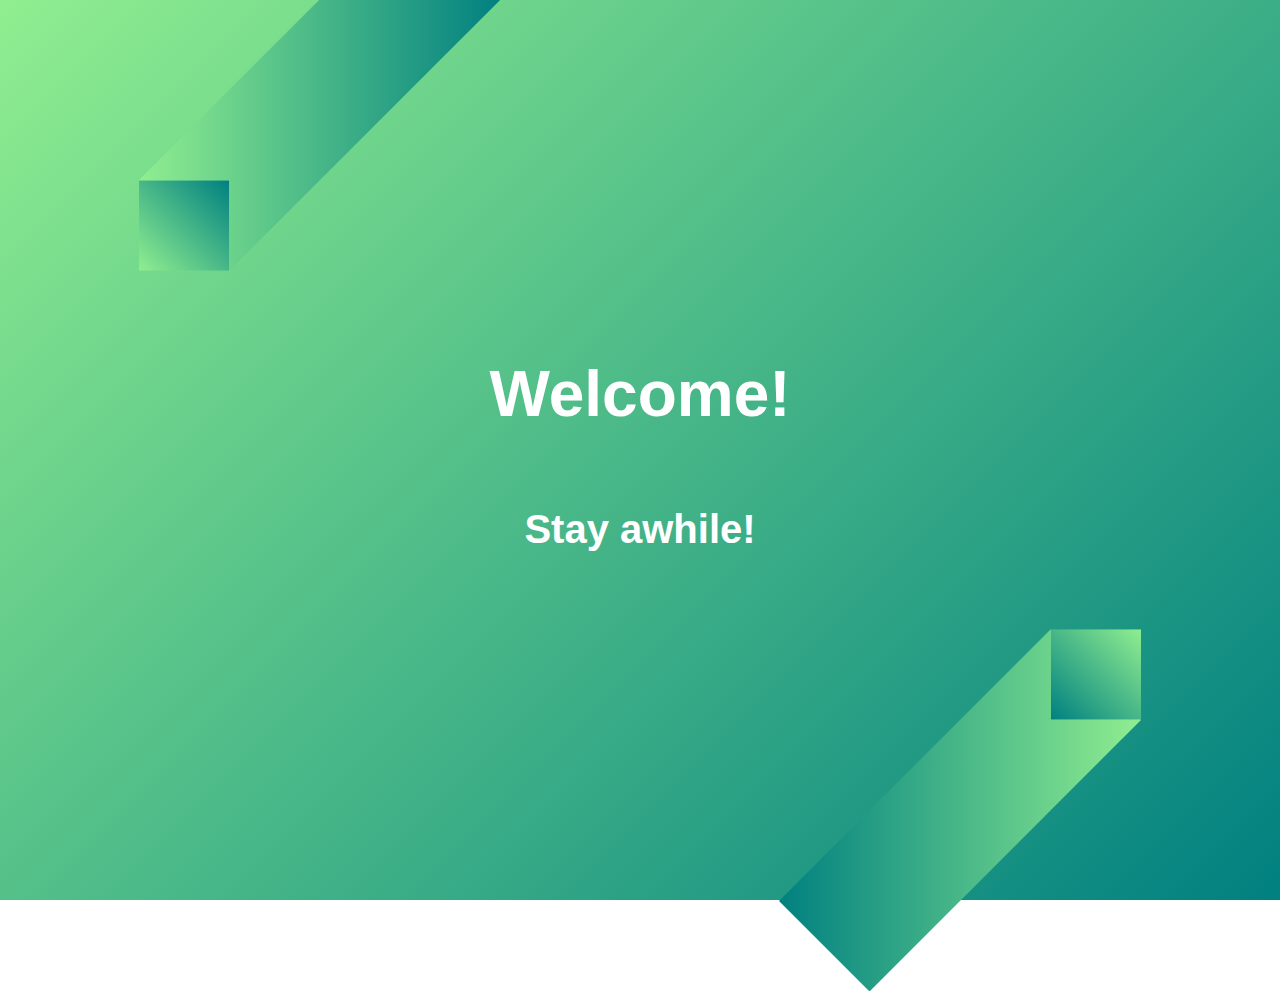
==== art.html @ 392b1d93 "up" ====
<!DOCTYPE html>
<html lang="en">
<head>
    <meta charset="UTF-8">
    <meta http-equiv="X-UA-Compatible" content="IE=edge">
    <meta name="viewport" content="width=device-width, initial-scale=1.0">
    <title>Art</title>
</head>
<style>
    body, html {
        margin: 0;
        overflow: hidden;
    }
    .background {
        background: linear-gradient(135deg, lightgreen, teal);
        width: 100vw;
        height: 100vh;
    }
    .arrow {
        position: absolute;
        margin: auto;
        background: linear-gradient(45deg, lightgreen, teal);
        height: 30vw;
        width: 10vw;
        transform: translate(20vw, -8vw) rotate(45deg);
        transform-origin:center;
    }
    .arrow::after {
        background: linear-gradient(-45deg, lightgreen, teal);
        content: "";
        position:absolute;
        left: 0;
        top: 0;
        transform-origin: center;
        transform: translate(1.5vw, 26.5vw) rotate(45deg);
        width: 7vw;
        height: 7vw;
    }
    .MainTitle {
        display: flex;
        justify-content: center;
        align-items: center;
        flex-direction: column;
        width: 100%;
        height: 100%;
        color: white;
        font-family: sans-serif;
    }
    h1 {
        font-size: 4em;
    }
    h2 {
        font-size: 2.5em;
    }
</style>
<body>
    <header class="background">
        <div class="arrow" alt=""></div>
        <div class="arrow" style="transform: translate(-20vw, 8vw) rotate(225deg); bottom: 0; right: 0;" alt=""></div>
        <div class="MainTitle">
            <h1>Welcome!</h1>
            <h2>Stay awhile!</h2>
        </div>
    </header>
</body>
</html>
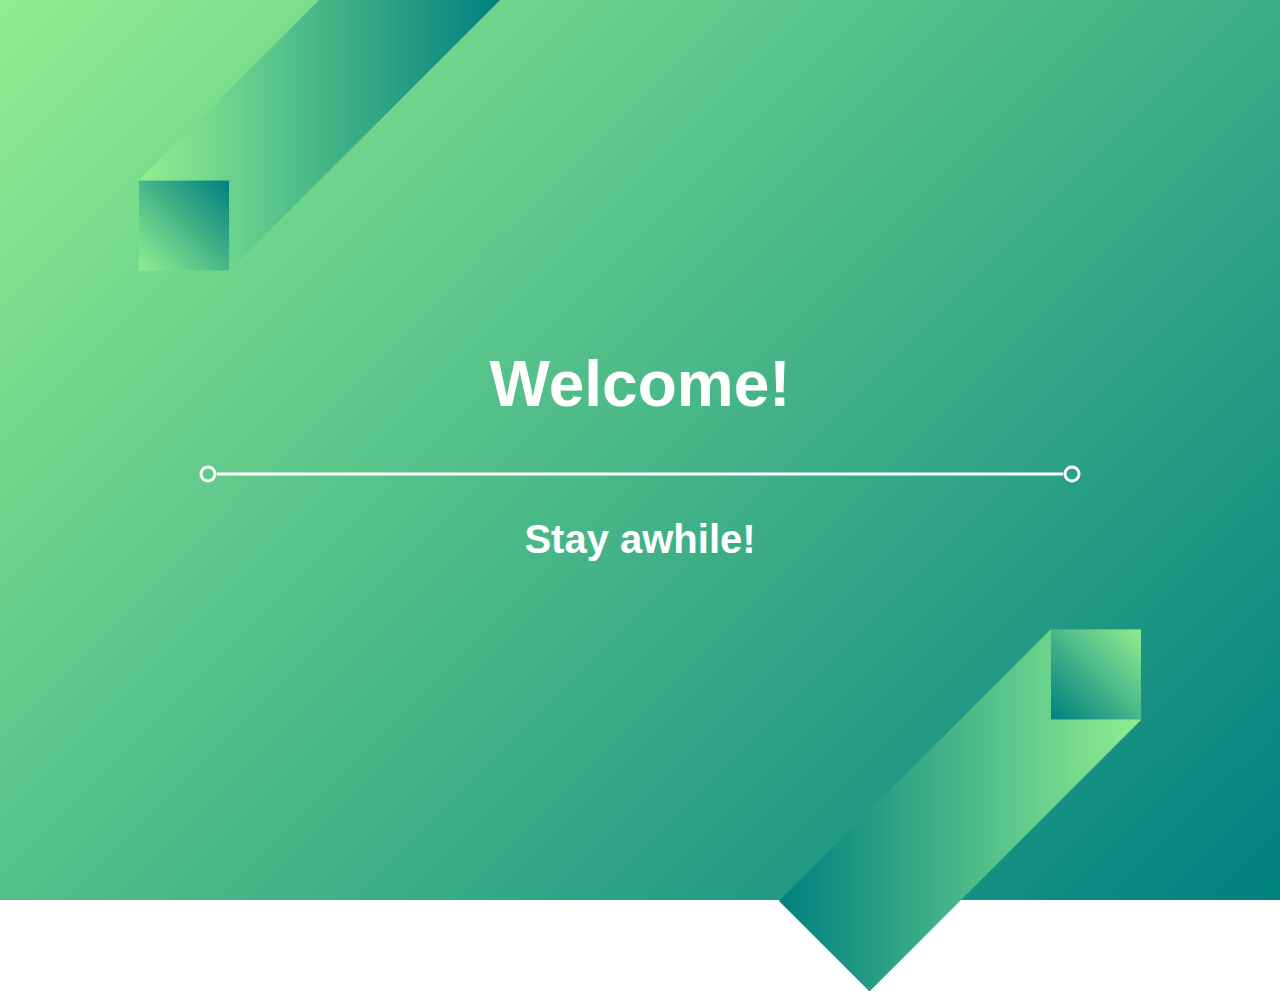
==== commit 3d47fd0b: "svg" ====
--- a/art.html
+++ b/art.html
@@ -59,6 +59,11 @@
         <div class="arrow" style="transform: translate(-20vw, 8vw) rotate(225deg); bottom: 0; right: 0;" alt=""></div>
         <div class="MainTitle">
             <h1>Welcome!</h1>
+            <svg xmlns="http://www.w3.org/2000/svg" version="1.1" width="100vh" height="20">
+                <line x1="3%" x2="97%" y1="50%" y2="50%" stroke="white" stroke-width="3" />
+                <circle cx="2%" cy="50%" r="7" fill="none" stroke="white" stroke-width="3"/>
+                <circle cx="98%" cy="50%" r="7" fill="none" stroke="white" stroke-width="3"/>
+            </svg>
             <h2>Stay awhile!</h2>
         </div>
     </header>
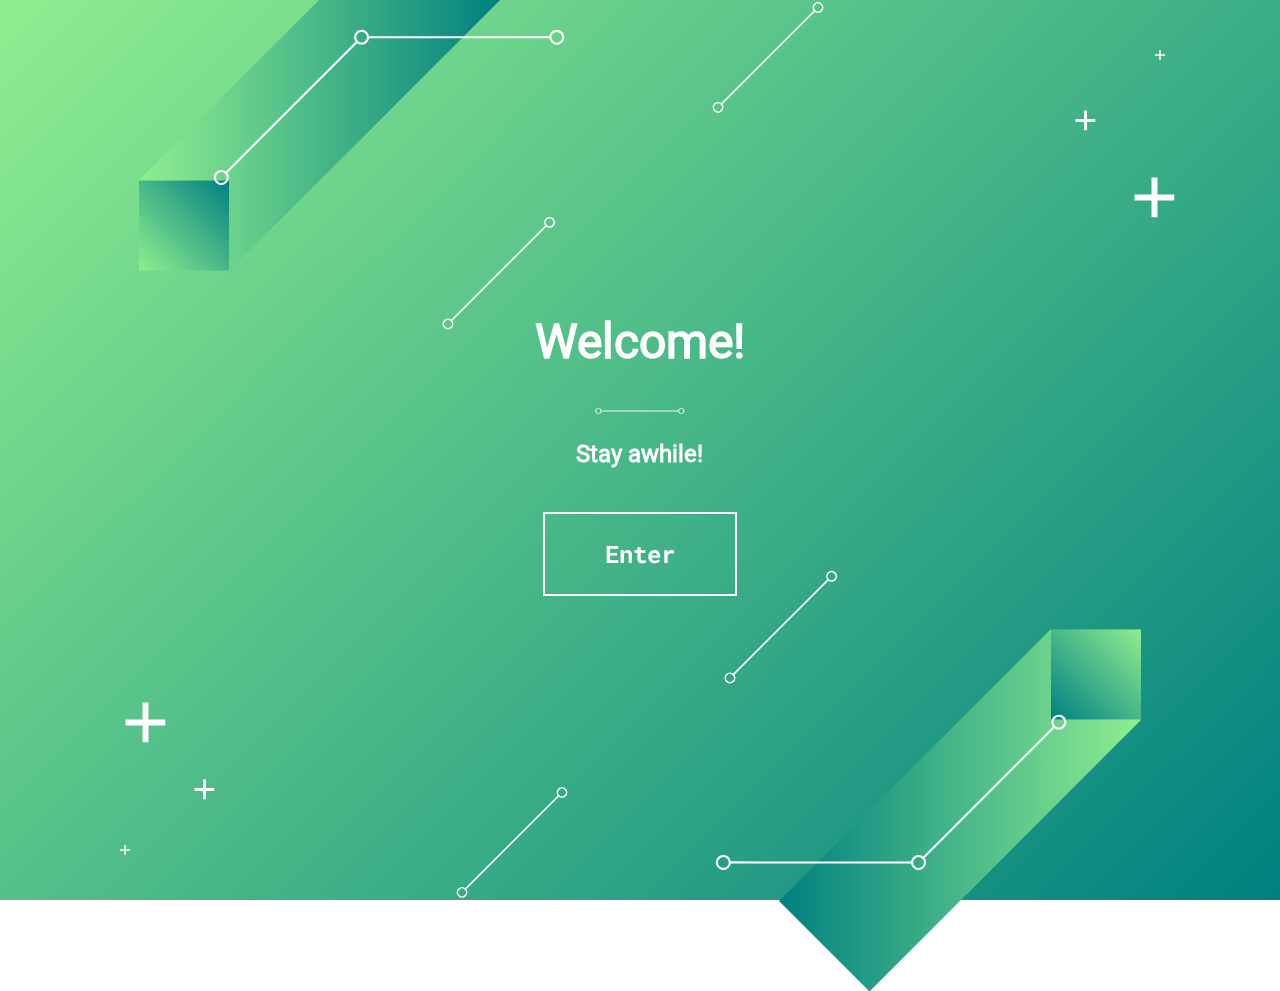
==== commit abdae8a1: "up" ====
--- a/art.html
+++ b/art.html
@@ -10,6 +10,7 @@
     body, html {
         margin: 0;
         overflow: hidden;
+        font-size: 16px;
     }
     .background {
         background: linear-gradient(135deg, lightgreen, teal);
@@ -37,35 +38,239 @@
         height: 7vw;
     }
     .MainTitle {
-        display: flex;
-        justify-content: center;
-        align-items: center;
-        flex-direction: column;
+        position: absolute;
+        top: 0;
+        left: 0;
+        margin: auto;
         width: 100%;
         height: 100%;
         color: white;
-        font-family: sans-serif;
+        font-family: "Roboto";
+        text-align: center;
+        display: flex;
+        flex-direction: column;
+        justify-content: center;
+        align-items: center;
+    }
+    .welcome {
+        display: flex;
+        flex-direction: column;
+    }
+    @font-face {
+        font-family: "Roboto";
+        src: url(fonts/Roboto/Roboto-Regular.ttf);
+    }
+    @font-face {
+        font-family: "Roboto Mono";
+        src: url(fonts/Roboto_Mono/RobotoMono-VariableFont_wght.ttf);
     }
     h1 {
-        font-size: 4em;
+        font-size: 3em;
     }
     h2 {
-        font-size: 2.5em;
+        font-size: 1.5em;
+    }
+    #crossA1 {
+        stroke: white;
+        stroke-width: 3;
+        fill: transparent;
+        position: absolute;
+        top: 5vh;
+        right: 9vw;
+    }
+    #crossA2 {
+        stroke: white;
+        stroke-width: 3;
+        fill: transparent;
+        position: absolute;
+        bottom: 5vh;
+        left: 9vw;
+    }
+    #crossB1 {
+        stroke: white;
+        stroke-width: 3;
+        fill: transparent;
+        position: absolute;
+        top: 12vh;
+        right: 15vw;
+        transform-origin: center;
+        transform: scale(2);
+    }
+    #crossB2 {
+        stroke: white;
+        stroke-width: 3;
+        fill: transparent;
+        position: absolute;
+        bottom: 12vh;
+        left: 15vw;
+        transform-origin: center;
+        transform: scale(2);
+    }
+    #crossC1 {
+        position: absolute;
+        stroke: white;
+        stroke-width: 3;
+        fill: transparent;
+        position: absolute;
+        top: 20vh;
+        right: 10vw;
+        transform-origin: center;
+        transform: scale(4);
+    }
+    #crossC2 {
+        position: absolute;
+        stroke: white;
+        stroke-width: 3;
+        fill: transparent;
+        bottom: 20vh;
+        left: 10vw;
+        transform-origin: center;
+        transform: scale(4);
+    }
+    #circuit1 {
+        transform: scale(0.30);
+        fill: transparent;
+        stroke: white;
+        stroke-width: 1;
+    }
+    #circuit2a {
+        position: absolute;
+        top: -5vh;
+        left: 20vw;
+        transform: rotate(-45deg) scale(0.15);
+        transform-origin: center;
+    }
+    #circuit2b {
+        position: absolute;
+        bottom: -5vh;
+        right: 20vw;
+        transform: rotate(-45deg) scale(0.15);
+        transform-origin: center;
+    }
+    #circuit3a {
+        position: absolute;
+        top: 13vh;
+        left: -22vw;
+        transform: rotate(-45deg) scale(0.1);
+        transform-origin: center;
+    }
+    #circuit3b {
+        position: absolute;
+        bottom: 13vh;
+        right: -22vw;
+        transform: rotate(-45deg) scale(0.1);
+        transform-origin: center;
+    }
+    #circuit4a {
+        position: absolute;
+        top: -33vh;
+        left: -39vw;
+        transform: rotate(-45deg) scale(0.2);
+        transform-origin: center;
+    }
+    #circuit4b {
+        position: absolute;
+        bottom: -33vh;
+        right: -39vw;
+        transform: rotate(135deg) scale(0.2);
+        transform-origin: center;
+    }
+    .decorative-svgs {
+        width: 100%;
+        height: 100%;
+    }
+    .enter {
+        background: transparent;
+        border: 2px solid white;
+        padding: 1em 2.5em 1em 2.5em;
+        margin: 1em;
+        font: 800 1.5em 'Roboto Mono';
+        color: white;
+        transition-duration: 0.5s;
+        mix-blend-mode: screen;
+    }
+    .enter:hover {
+        background-color: white;
+        color: black;
+    }
+    .circuits2 {
+        animation: flicker 4s infinite;
+    }
+    @keyframes flicker {
+        0% {opacity: 1;}
+        49.5% {opacity: 1;}
+        50% {opacity: 0.1;}
+        50.5% {opacity: 1;}
+        56% {opacity: 1;}
+        58% {opacity: 0.2;}
+        60% {opacity: 1;}
+        100% {opacity: 1;}
+    }
+    .circuits3 {
+        animation: flicker 3s 2s infinite;
+    }
+    .circuits4 {
+        animation: flicker 5s 1s infinite;
     }
 </style>
 <body>
     <header class="background">
-        <div class="arrow" alt=""></div>
-        <div class="arrow" style="transform: translate(-20vw, 8vw) rotate(225deg); bottom: 0; right: 0;" alt=""></div>
+        <div class="arrows">
+            <div class="arrow" alt=""></div>
+            <div class="arrow" style="transform: translate(-20vw, 8vw) rotate(225deg); bottom: 0; right: 0;" alt=""></div>
+        </div>
+        <div class="decorative-svgs">
+            <div class="crosses">
+                <svg xmlns="http://www.w3.org/2000/svg" version="1.1" width="15" height="15" viewBox="0 0 30 30" id="crossA1">
+                    <polyline points="20 20, 30 20, 10 20, 20 20, 20 10, 20 30"/>
+                </svg>
+                <svg xmlns="http://www.w3.org/2000/svg" version="1.1" width="15" height="15" viewBox="0 0 30 30" id="crossA2">
+                    <polyline points="20 20, 30 20, 10 20, 20 20, 20 10, 20 30"/>
+                </svg>
+                <svg xmlns="http://www.w3.org/2000/svg" version="1.1" width="15" height="15" viewBox="0 0 30 30" id="crossB1">
+                    <polyline points="20 20, 30 20, 10 20, 20 20, 20 10, 20 30"/>
+                </svg>
+                <svg xmlns="http://www.w3.org/2000/svg" version="1.1" width="15" height="15" viewBox="0 0 30 30" id="crossB2">
+                    <polyline points="20 20, 30 20, 10 20, 20 20, 20 10, 20 30"/>
+                </svg>
+                <svg xmlns="http://www.w3.org/2000/svg" version="1.1" width="15" height="15" viewBox="0 0 30 30" id="crossC1">
+                    <polyline points="20 20, 30 20, 10 20, 20 20, 20 10, 20 30"/>
+                </svg>
+                <svg xmlns="http://www.w3.org/2000/svg" version="1.1" width="15" height="15" viewBox="0 0 30 30" id="crossC2">
+                    <polyline points="20 20, 30 20, 10 20, 20 20, 20 10, 20 30"/>
+                </svg>
+            </div>
+            <div class="circuits2">
+                <img src="https://tarikathehorse.github.io/my-stable/circuit.svg" alt="" id="circuit2a">
+                <img src="circuit.svg" alt="" id="circuit2b">
+            </div>
+            <div class="circuits3">
+                <img src="circuit.svg" alt="" id="circuit3a">
+                <img src="circuit.svg" alt="" id="circuit3b">
+                </svg>
+            </div>
+            <div class="circuits4">
+                <img src="circuit angle.svg" alt="" id="circuit4a">
+                <img src="circuit angle.svg" alt="" id="circuit4b">
+            </div>
+        </div>
         <div class="MainTitle">
-            <h1>Welcome!</h1>
-            <svg xmlns="http://www.w3.org/2000/svg" version="1.1" width="100vh" height="20">
-                <line x1="3%" x2="97%" y1="50%" y2="50%" stroke="white" stroke-width="3" />
-                <circle cx="2%" cy="50%" r="7" fill="none" stroke="white" stroke-width="3"/>
-                <circle cx="98%" cy="50%" r="7" fill="none" stroke="white" stroke-width="3"/>
-            </svg>
+            <div class="welcome">
+                <h1>Welcome!</h1>
+                <svg xmlns="http://www.w3.org/2000/svg" version="1.1" width="100%" height="15%" id="circuit1" viewBox="0 0 100 6">
+                    <line x1="7" x2="93" y1="3" y2="3"/>
+                    <circle cx="4" cy="3" r="3"/>
+                    <circle cx="96" cy="3" r="3"/>
+                </svg>
             <h2>Stay awhile!</h2>
+            </div>
+            <a href="">
+                <button class="enter">Enter</button>
+            </a>
         </div>
     </header>
 </body>
+<script src="https://code.jquery.com/jquery-3.3.1.js">
+    
+</script>
 </html>